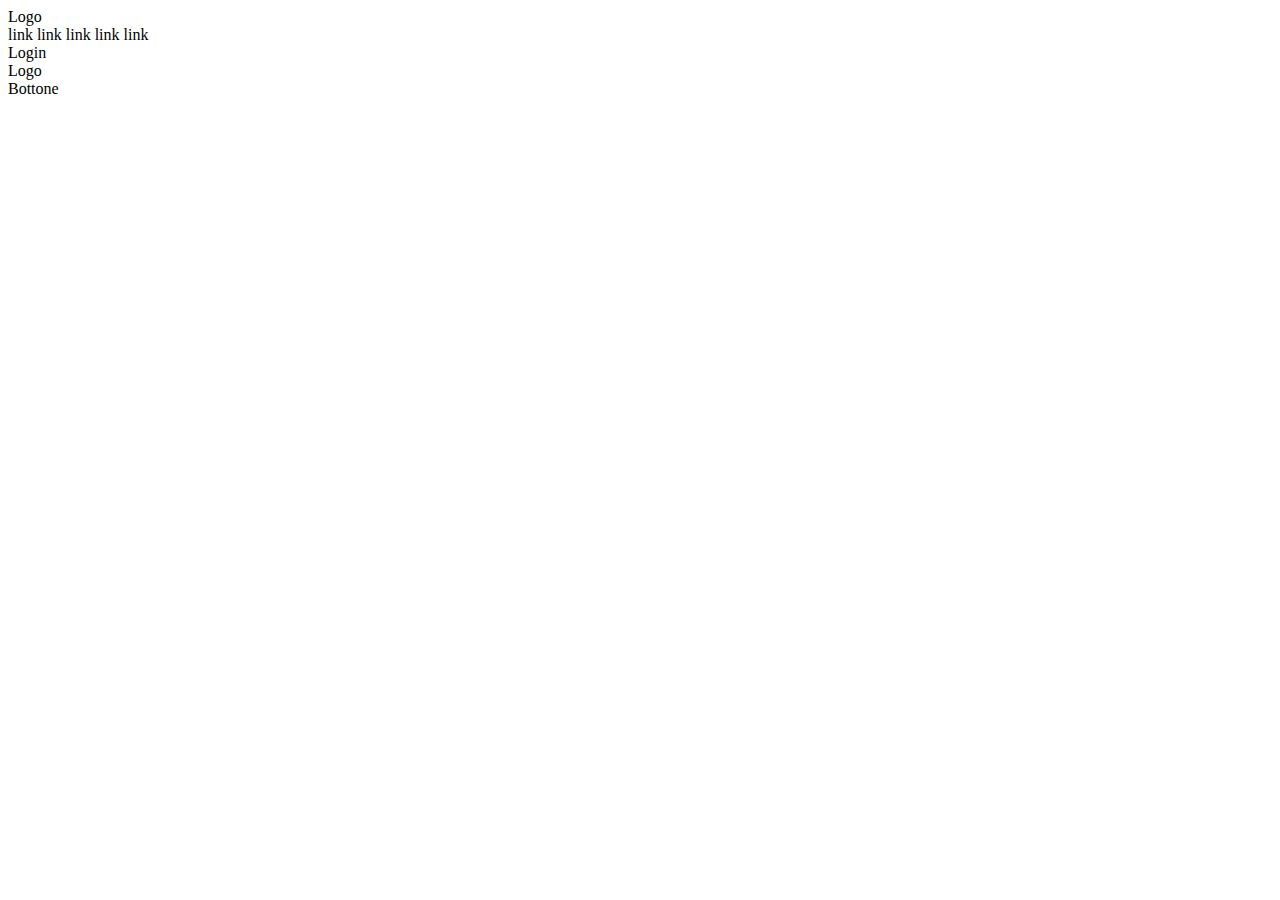
==== bonus/index.html @ ef85d655 "add assets and bonus directory" ====
<!DOCTYPE html>
<html lang="en">
<head>
    <meta charset="UTF-8">
    <meta http-equiv="X-UA-Compatible" content="IE=edge">
    <meta name="viewport" content="width=device-width, initial-scale=1.0">
    <link rel="stylesheet" href="./asset/style.css">
    <title>Discord</title>
</head>
<body class="debug">

    <header>
        <div class="container">
            <div class="row">
                <div class="col-2 logo">
                    Logo
                </div>
                <div class="col-10 link">
                    link link link link link
                </div>
                <div class="col-2 login">
                    Login
                </div>
            </div>
        </div>    
    </header>

    <main>

        <div class="background row">
            <div class="title">
            
            </div>
        </div>

        <div class="background-white row">
            <div class="text-right container row">
                <div class="col-7 img"></div>
                <div class="col-5 text"></div>
            </div>
        </div>

        <div class="background-grey row">
            <div class="text-right container row">
                <div class="col-5 text"></div>
                <div class="col-7 img"></div>
            </div>
        </div>

        <div class="background-white row">
            <div class="text-right container row">
                <div class="col-7 img"></div>
                <div class="col-5 text"></div>
            </div>
        </div>

        <div class="last-section row">
            <div class="video-chat container"></div>
        </div>

    </main>

    <footer>
        <div class="row container">
            <div class="col-footer col-4"></div>
            <div class="col-footer col-2"></div>
            <div class="col-footer col-2"></div>
            <div class="col-footer col-2"></div>
            <div class="col-footer col-2"></div>

        </div>

        <div class="container">
            <div class="row-footer end-footer">
                <div class="logo-footer">Logo</div>
                <div class="button-footer">Bottone</div>
            </div>
        </div>

    </footer>
</body>
</html>
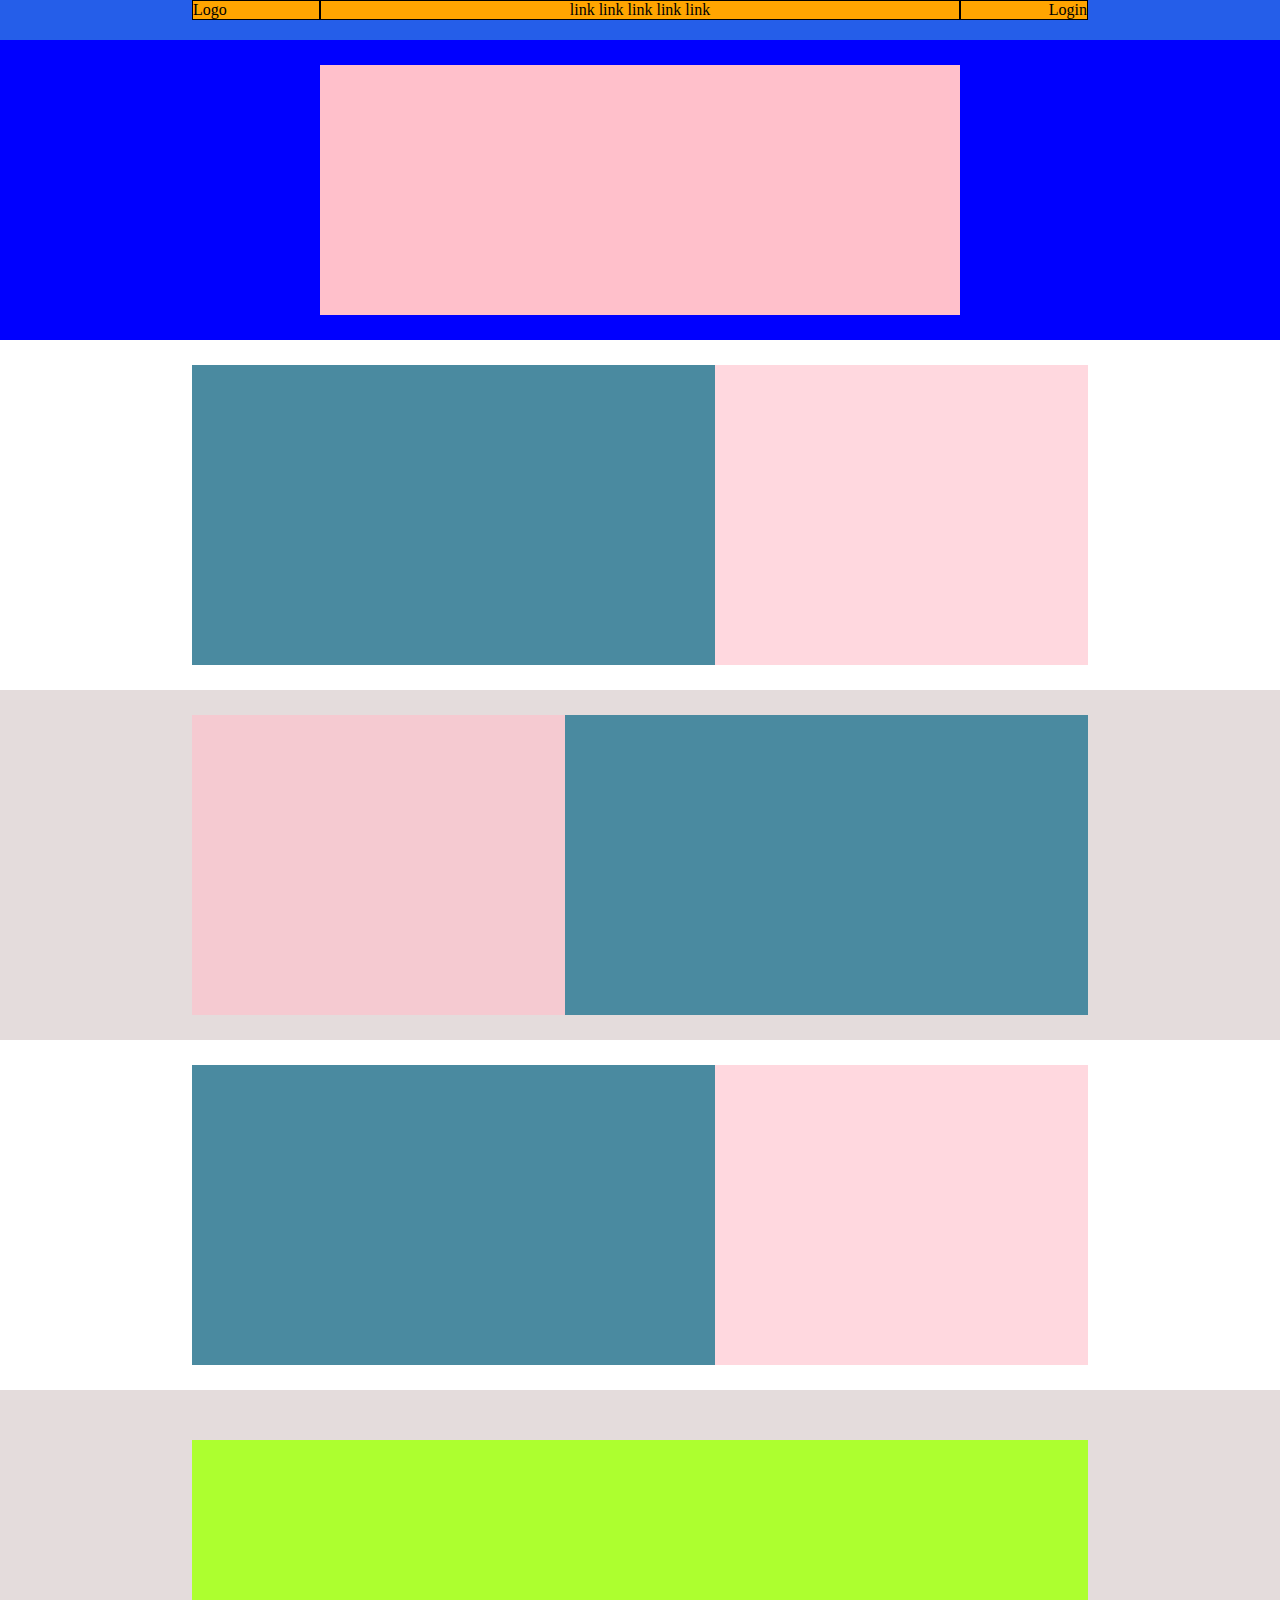
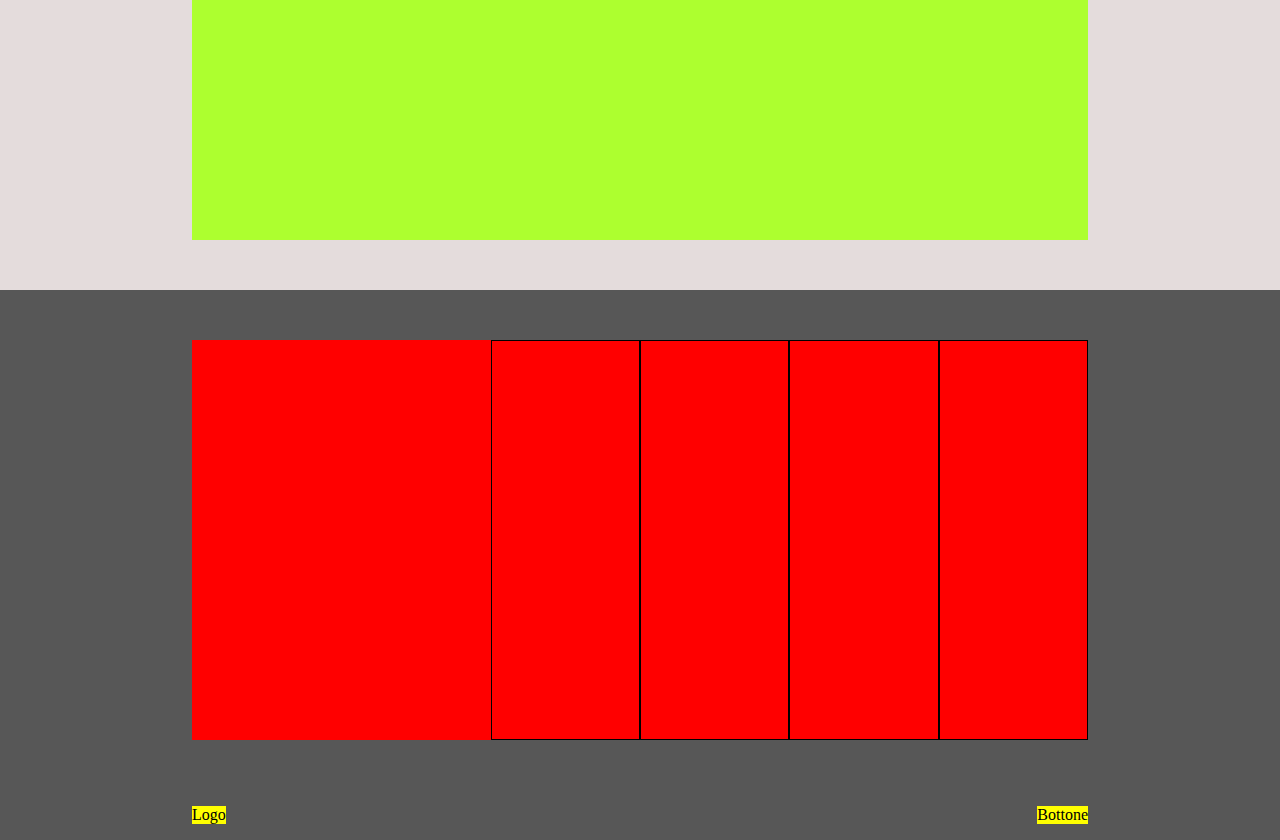
==== commit bc553ec8: "add root selector" ====
--- a/bonus/index.html
+++ b/bonus/index.html
@@ -4,7 +4,7 @@
     <meta charset="UTF-8">
     <meta http-equiv="X-UA-Compatible" content="IE=edge">
     <meta name="viewport" content="width=device-width, initial-scale=1.0">
-    <link rel="stylesheet" href="./asset/style.css">
+    <link rel="stylesheet" href="./style.css">
     <title>Discord</title>
 </head>
 <body class="debug">
--- a/bonus/style.css
+++ b/bonus/style.css
@@ -0,0 +1,168 @@
+/* #region  Common Rules*/
+
+* {
+    margin: 0;
+    padding: 0;
+    box-sizing: border-box;
+}
+
+
+/* #endregion */
+
+/* Utilities */
+.container {
+    width: 70%;
+    max-width: 1200px;
+    margin: auto;
+}
+
+.row {
+    display: flex;
+    align-items: center;
+}
+
+.row-footer {
+    display: flex;
+    justify-content: space-between;
+    align-items: center;
+}
+
+:root {
+    --disc-darker: #23272A;
+    --disc-text: #7289DA;
+    --disc-header: #255EE9;
+    --disc-grey: #F5F5F5;
+
+}
+/* / */
+
+/* #region Debug */
+.debug header {
+    background-color: var(--disc-header);
+    height: 40px;
+}
+
+.debug .col-2,
+.debug .col-10 {
+    background-color: orange;
+    border: 1px solid;
+}
+
+.debug .background {
+    background-color: blue;
+    height: 300px;
+}
+
+.debug .title {
+    background-color: pink;
+    height: 250px;
+}
+
+.debug .background-white {
+    height: 350px;
+}
+
+.debug .background-grey {
+    height: 350px;
+    background-color: rgb(228, 220, 220);
+}
+
+.debug .img {
+    height: 300px;
+    background-color: rgb(74, 138, 160);
+}
+
+.debug .text {
+    height: 300px;
+    background-color: rgba(255, 192, 203, 0.61);
+}
+
+.debug .last-section {
+    height: 500px;
+    background-color: rgb(228, 220, 220);
+}
+
+.debug .video-chat {
+    height: 400px;
+    background-color: greenyellow;
+}
+
+.debug .col-footer {
+    height: 400px;
+    background-color: red;
+}
+
+.debug footer>.row {
+    height: 500px;
+}
+
+footer {
+    background-color: rgba(0, 0, 0, 0.658);
+}
+
+.debug .end-footer {
+    height: 50px;
+}
+
+.debug .logo-footer,
+.debug .button-footer {
+    background-color: yellow;
+}
+/* #endregion Debug */
+
+/* #region Colonne */
+.col-1 {
+    width: calc(100% / 12 * 1);
+}
+
+.col-2 {
+    width: calc(100% / 12 * 2);
+}
+.col-3 {
+    width: calc(100% / 12 * 3);
+}
+.col-4 {
+    width: calc(100% / 12 * 4);
+}
+.col-5 {
+    width: calc(100% / 12 * 5);
+}
+.col-6 {
+    width: calc(100% / 12 * 6);
+}
+.col-7 {
+    width: calc(100% / 12 * 7);
+}
+.col-8 {
+    width: calc(100% / 12 * 8);
+}
+.col-9 {
+    width: calc(100% / 12 * 9);
+}
+.col-10 {
+    width: calc(100% / 12 * 10);
+}
+.col-11 {
+    width: calc(100% / 12 * 11);
+}
+.col-12 {
+    width: calc(100% / 12 * 12);
+}
+
+/* #endregion colonne */
+
+.link {
+    text-align: center;
+}
+
+.login {
+    text-align: right;
+}
+
+
+.title {
+    width: 50%;
+    margin: auto;
+}
+
+
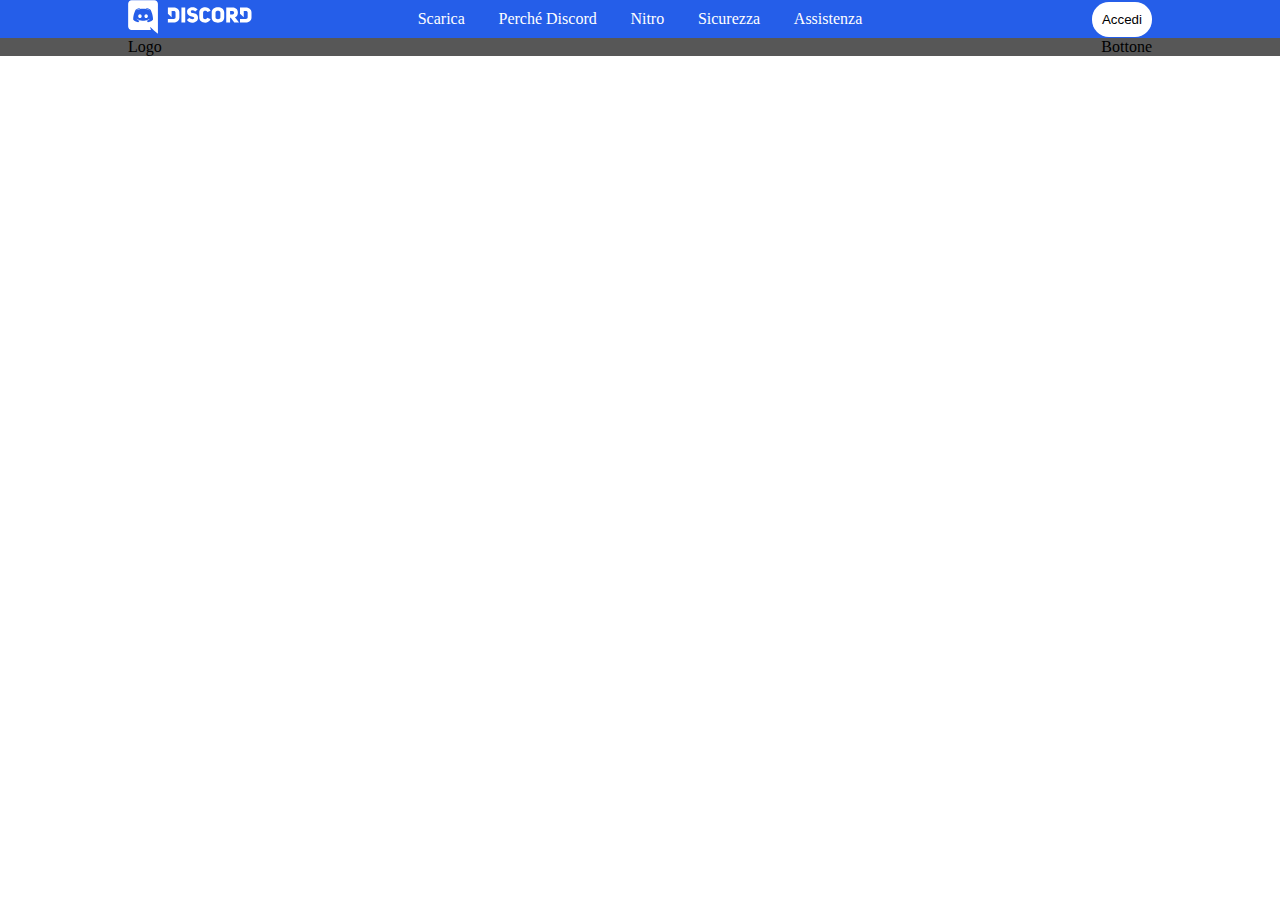
==== commit c4c7a0f2: "add header" ====
--- a/bonus/index.html
+++ b/bonus/index.html
@@ -7,19 +7,27 @@
     <link rel="stylesheet" href="./style.css">
     <title>Discord</title>
 </head>
-<body class="debug">
+<body class="">
 
     <header>
         <div class="container">
+
             <div class="row">
-                <div class="col-2 logo">
-                    Logo
+
+                <div class="col-3 logo">
+                    <img src="./img/logo.svg" alt="logo discord">
                 </div>
-                <div class="col-10 link">
-                    link link link link link
+
+                <div class="row-header col-6 link">
+                    <a href="#" class="link download">Scarica</a>
+                    <a href="#" class="link why">Perché Discord</a>
+                    <a href="#" class="link nitro">Nitro</a>
+                    <a href="#" class="link security">Sicurezza</a>
+                    <a href="#" class="link assist">Assistenza</a>
                 </div>
-                <div class="col-2 login">
-                    Login
+
+                <div class="col-3 login">
+                    <button>Accedi</button>
                 </div>
             </div>
         </div>    
--- a/bonus/style.css
+++ b/bonus/style.css
@@ -11,9 +11,14 @@
 
 /* Utilities */
 .container {
-    width: 70%;
+    width: 80%;
     max-width: 1200px;
     margin: auto;
+}
+
+.row-header {
+    display: flex;
+    justify-content: space-evenly;
 }
 
 .row {
@@ -36,9 +41,31 @@
 }
 /* / */
 
+/* header */
+header {
+    background-color: var(--disc-header);
+}
+
+a {
+    text-decoration: none;
+    color: white;
+}
+
+.login {
+    text-align: right;    
+}
+
+button {
+    color: black;
+    background-color: white;
+    border: none;
+    padding: 10px;
+    border-radius: 17px;
+}
+
+
 /* #region Debug */
 .debug header {
-    background-color: var(--disc-header);
     height: 40px;
 }
 
@@ -151,13 +178,6 @@
 
 /* #endregion colonne */
 
-.link {
-    text-align: center;
-}
-
-.login {
-    text-align: right;
-}
 
 
 .title {
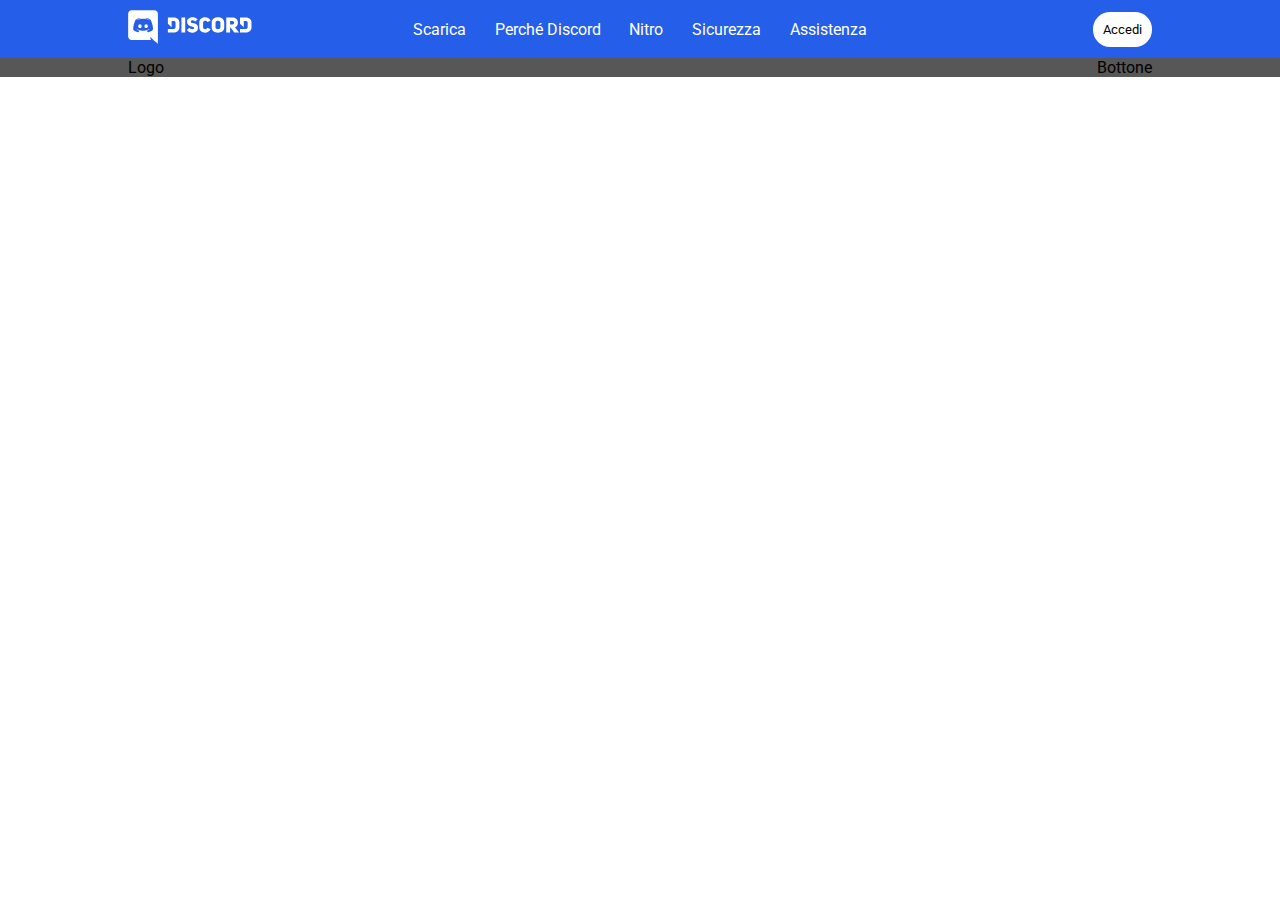
==== commit 5f70a486: "add font" ====
--- a/bonus/index.html
+++ b/bonus/index.html
@@ -4,6 +4,9 @@
     <meta charset="UTF-8">
     <meta http-equiv="X-UA-Compatible" content="IE=edge">
     <meta name="viewport" content="width=device-width, initial-scale=1.0">
+    <link rel="preconnect" href="https://fonts.googleapis.com">
+    <link rel="preconnect" href="https://fonts.gstatic.com" crossorigin>
+    <link href="https://fonts.googleapis.com/css2?family=Roboto:wght@100;300;400;500;700&display=swap" rel="stylesheet">
     <link rel="stylesheet" href="./style.css">
     <title>Discord</title>
 </head>
--- a/bonus/style.css
+++ b/bonus/style.css
@@ -6,6 +6,9 @@
     box-sizing: border-box;
 }
 
+body, button {
+    font-family: 'Roboto', sans-serif;
+}
 
 /* #endregion */
 
@@ -16,10 +19,6 @@
     margin: auto;
 }
 
-.row-header {
-    display: flex;
-    justify-content: space-evenly;
-}
 
 .row {
     display: flex;
@@ -39,11 +38,22 @@
     --disc-grey: #F5F5F5;
 
 }
+
+
+/* font-family: 'Roboto', sans-serif; */
+
 /* / */
 
 /* header */
 header {
     background-color: var(--disc-header);
+    padding: 10px 0;
+    font-weight: 400;
+}
+
+.row-header {
+    display: flex;
+    justify-content: space-evenly;
 }
 
 a {
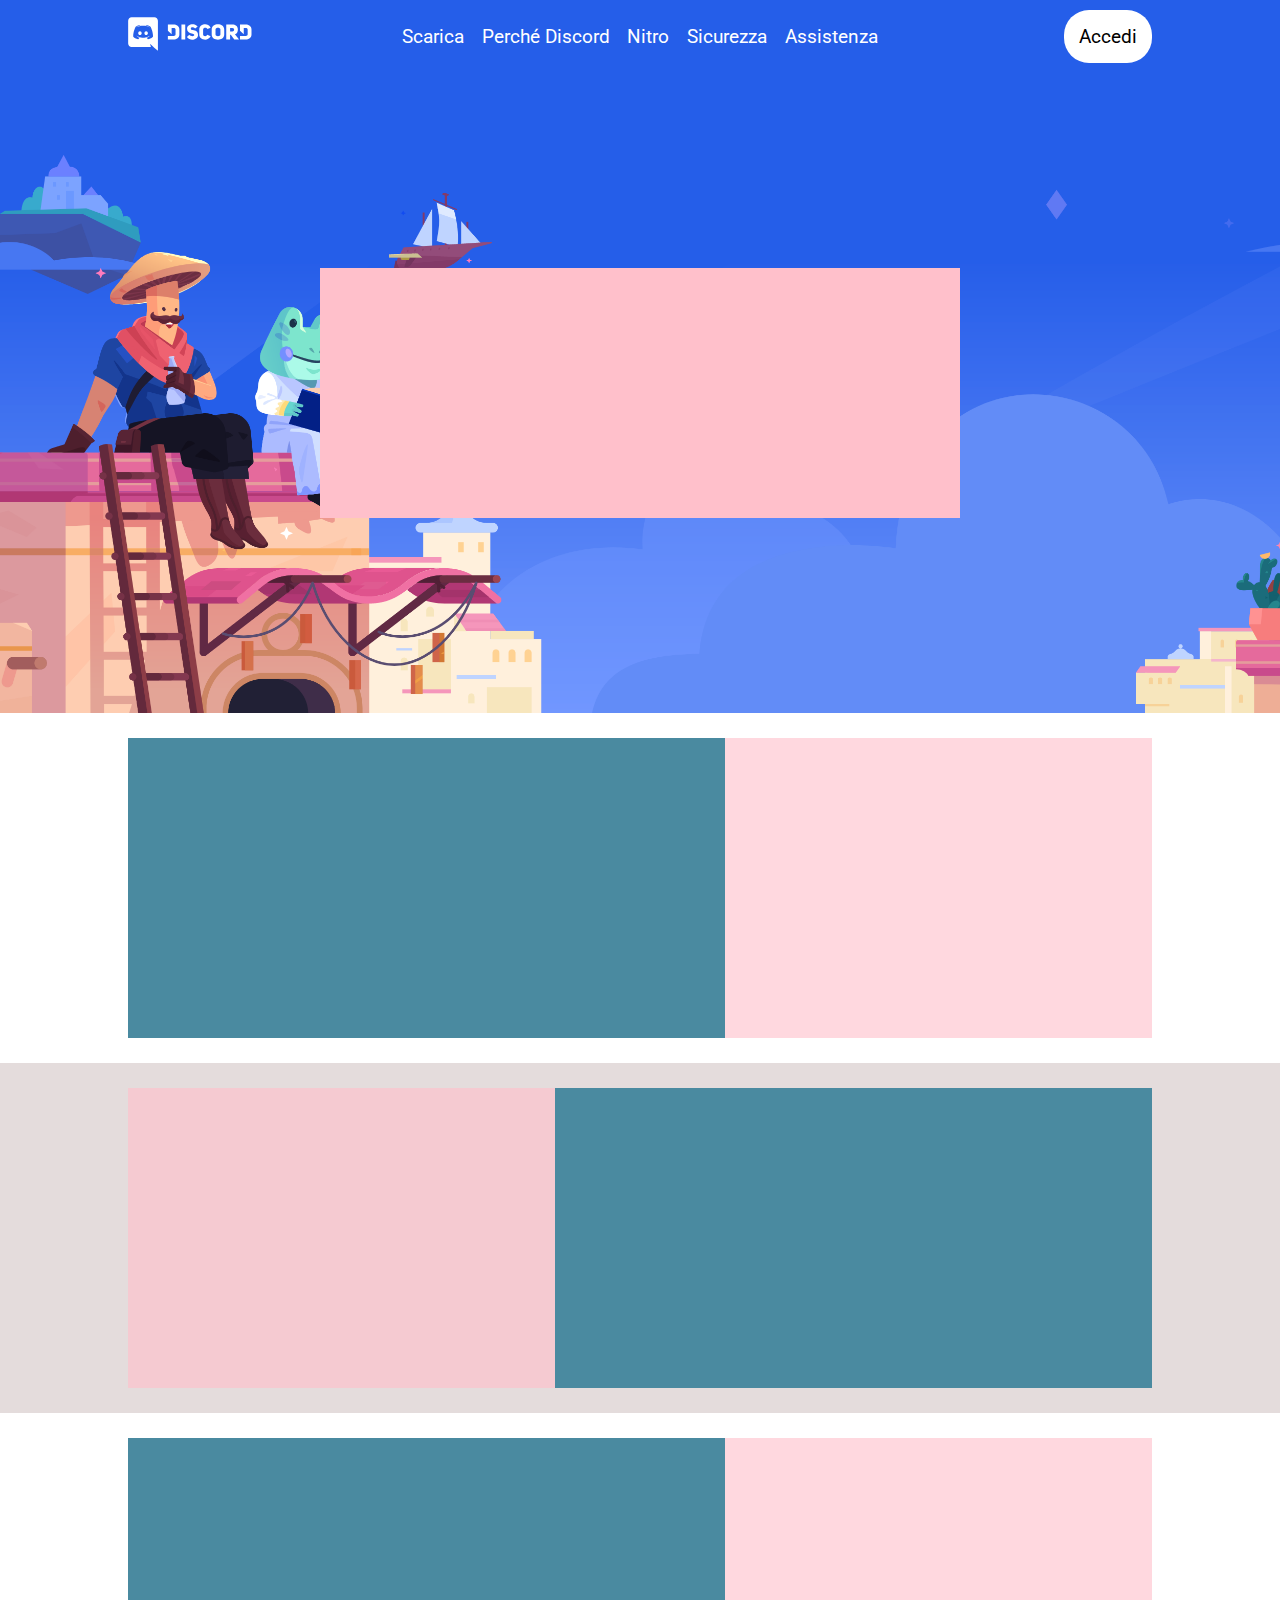
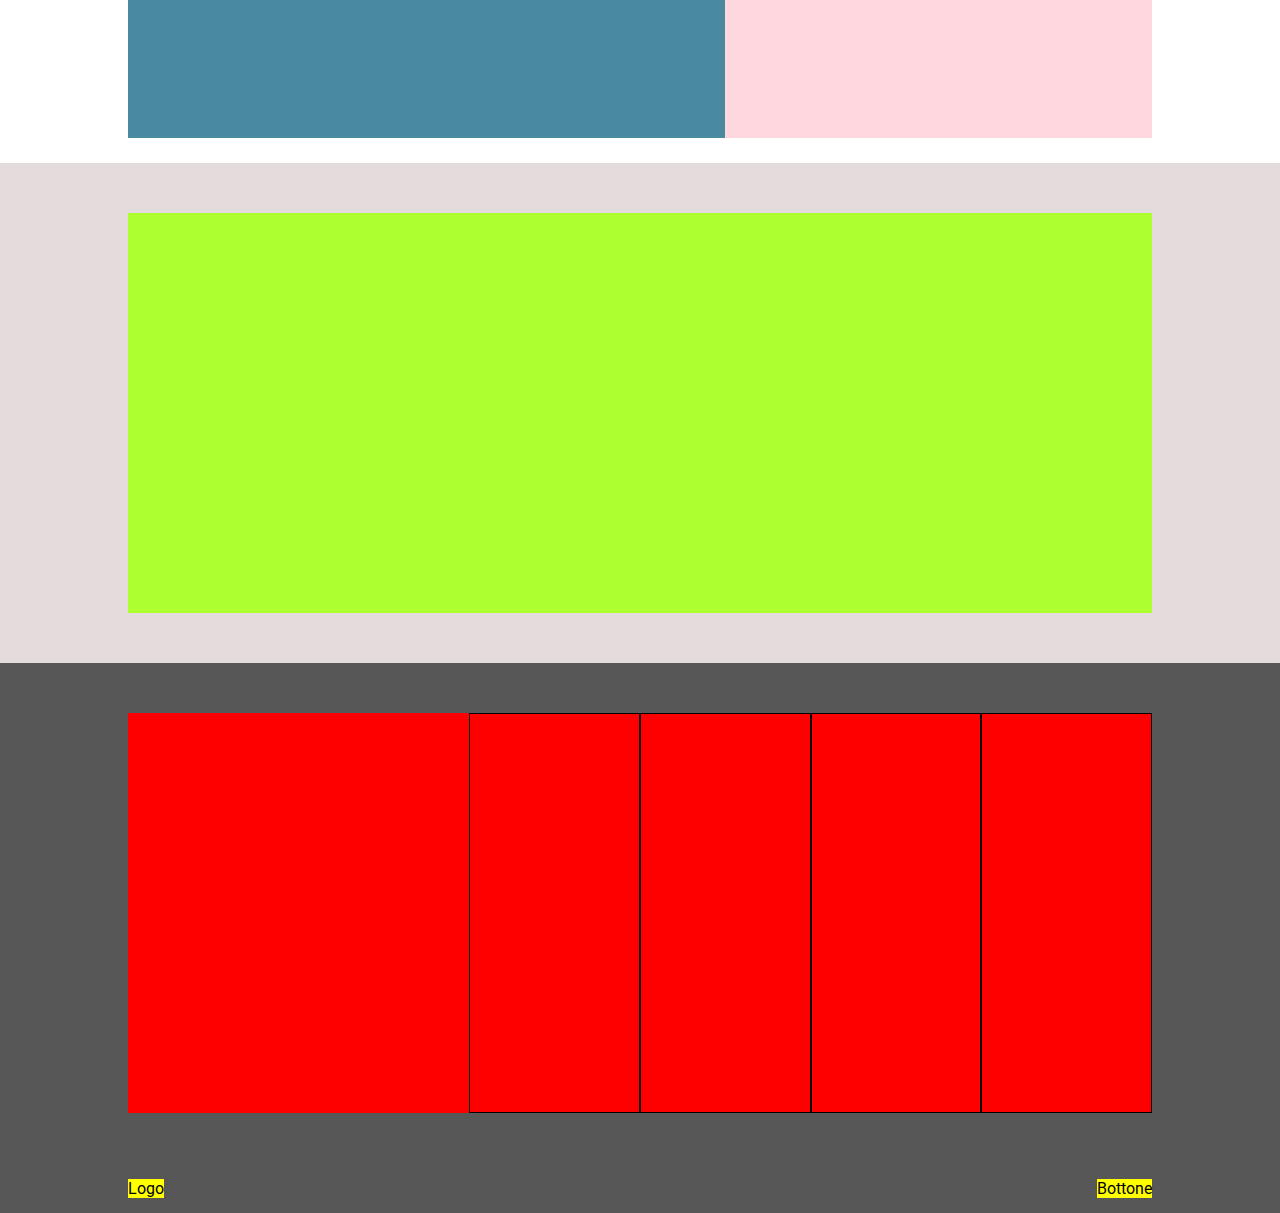
==== commit 5fd790bf: "add background image" ====
--- a/bonus/index.html
+++ b/bonus/index.html
@@ -10,7 +10,7 @@
     <link rel="stylesheet" href="./style.css">
     <title>Discord</title>
 </head>
-<body class="">
+<body class="debug">
 
     <header>
         <div class="container">
--- a/bonus/style.css
+++ b/bonus/style.css
@@ -12,7 +12,7 @@
 
 /* #endregion */
 
-/* Utilities */
+/* #region Utilities */
 .container {
     width: 80%;
     max-width: 1200px;
@@ -39,16 +39,130 @@
 
 }
 
-
-/* font-family: 'Roboto', sans-serif; */
-
-/* / */
-
-/* header */
+/* #endregion */
+
+/* #region Debug */
+
+/* .debug header {
+    height: 40px;
+} */
+
+/* .debug .background {
+    background-color: blue;
+    height: 300px;
+} */
+
+.debug .col-2,
+.debug .col-10 {
+    background-color: orange;
+    border: 1px solid;
+}
+
+
+.debug .title {
+    background-color: pink;
+    height: 250px;
+}
+
+.debug .background-white {
+    height: 350px;
+}
+
+.debug .background-grey {
+    height: 350px;
+    background-color: rgb(228, 220, 220);
+}
+
+.debug .img {
+    height: 300px;
+    background-color: rgb(74, 138, 160);
+}
+
+.debug .text {
+    height: 300px;
+    background-color: rgba(255, 192, 203, 0.61);
+}
+
+.debug .last-section {
+    height: 500px;
+    background-color: rgb(228, 220, 220);
+}
+
+.debug .video-chat {
+    height: 400px;
+    background-color: greenyellow;
+}
+
+.debug .col-footer {
+    height: 400px;
+    background-color: red;
+}
+
+.debug footer>.row {
+    height: 500px;
+}
+
+footer {
+    background-color: rgba(0, 0, 0, 0.658);
+}
+
+.debug .end-footer {
+    height: 50px;
+}
+
+.debug .logo-footer,
+.debug .button-footer {
+    background-color: yellow;
+}
+/* #endregion Debug */
+
+/* #region Colonne */
+.col-1 {
+    width: calc(100% / 12 * 1);
+}
+
+.col-2 {
+    width: calc(100% / 12 * 2);
+}
+.col-3 {
+    width: calc(100% / 12 * 3);
+}
+.col-4 {
+    width: calc(100% / 12 * 4);
+}
+.col-5 {
+    width: calc(100% / 12 * 5);
+}
+.col-6 {
+    width: calc(100% / 12 * 6);
+}
+.col-7 {
+    width: calc(100% / 12 * 7);
+}
+.col-8 {
+    width: calc(100% / 12 * 8);
+}
+.col-9 {
+    width: calc(100% / 12 * 9);
+}
+.col-10 {
+    width: calc(100% / 12 * 10);
+}
+.col-11 {
+    width: calc(100% / 12 * 11);
+}
+.col-12 {
+    width: calc(100% / 12 * 12);
+}
+
+/* #endregion colonne */
+
+/* #region header */
 header {
     background-color: var(--disc-header);
     padding: 10px 0;
     font-weight: 400;
+    font-size: 1.2rem;
 }
 
 .row-header {
@@ -69,126 +183,19 @@
     color: black;
     background-color: white;
     border: none;
-    padding: 10px;
-    border-radius: 17px;
-}
-
-
-/* #region Debug */
-.debug header {
-    height: 40px;
-}
-
-.debug .col-2,
-.debug .col-10 {
-    background-color: orange;
-    border: 1px solid;
-}
-
-.debug .background {
-    background-color: blue;
-    height: 300px;
-}
-
-.debug .title {
-    background-color: pink;
-    height: 250px;
-}
-
-.debug .background-white {
-    height: 350px;
-}
-
-.debug .background-grey {
-    height: 350px;
-    background-color: rgb(228, 220, 220);
-}
-
-.debug .img {
-    height: 300px;
-    background-color: rgb(74, 138, 160);
-}
-
-.debug .text {
-    height: 300px;
-    background-color: rgba(255, 192, 203, 0.61);
-}
-
-.debug .last-section {
-    height: 500px;
-    background-color: rgb(228, 220, 220);
-}
-
-.debug .video-chat {
-    height: 400px;
-    background-color: greenyellow;
-}
-
-.debug .col-footer {
-    height: 400px;
-    background-color: red;
-}
-
-.debug footer>.row {
-    height: 500px;
-}
-
-footer {
-    background-color: rgba(0, 0, 0, 0.658);
-}
-
-.debug .end-footer {
-    height: 50px;
-}
-
-.debug .logo-footer,
-.debug .button-footer {
-    background-color: yellow;
-}
-/* #endregion Debug */
-
-/* #region Colonne */
-.col-1 {
-    width: calc(100% / 12 * 1);
-}
-
-.col-2 {
-    width: calc(100% / 12 * 2);
-}
-.col-3 {
-    width: calc(100% / 12 * 3);
-}
-.col-4 {
-    width: calc(100% / 12 * 4);
-}
-.col-5 {
-    width: calc(100% / 12 * 5);
-}
-.col-6 {
-    width: calc(100% / 12 * 6);
-}
-.col-7 {
-    width: calc(100% / 12 * 7);
-}
-.col-8 {
-    width: calc(100% / 12 * 8);
-}
-.col-9 {
-    width: calc(100% / 12 * 9);
-}
-.col-10 {
-    width: calc(100% / 12 * 10);
-}
-.col-11 {
-    width: calc(100% / 12 * 11);
-}
-.col-12 {
-    width: calc(100% / 12 * 12);
-}
-
-/* #endregion colonne */
-
-
+    padding: 15px;
+    border-radius: 25px;
+    font-weight: 400;
+    font-size: 1.2rem;
+}
+/* #endregion */
+
+.background {
+    background-image: url(./img/jumbo.png);
+    background-size: cover;
+    background-repeat: no-repeat;
+    height: 40rem;
+}
 
 .title {
     width: 50%;
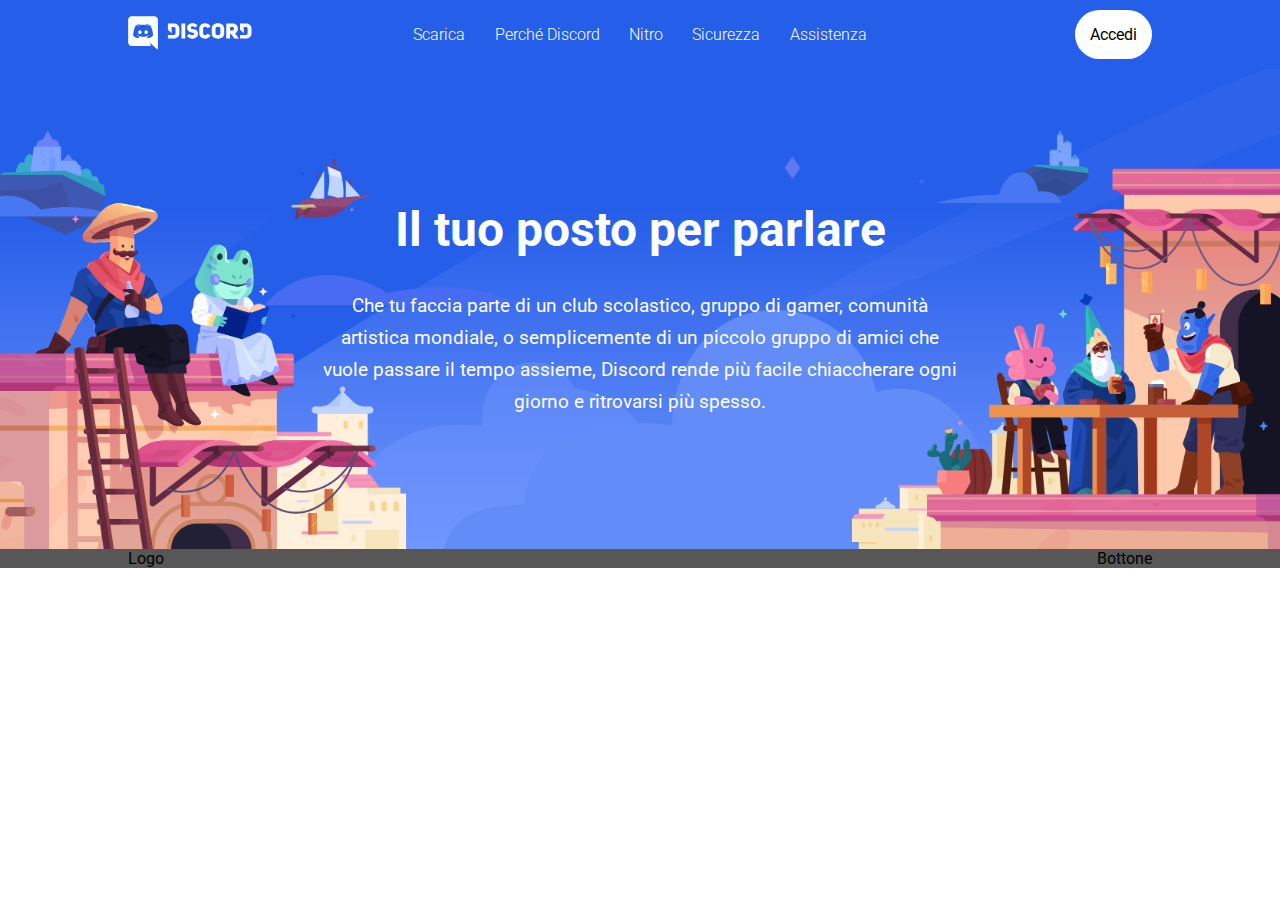
==== commit 186b4a36: "add title and main paragraph" ====
--- a/bonus/index.html
+++ b/bonus/index.html
@@ -10,7 +10,7 @@
     <link rel="stylesheet" href="./style.css">
     <title>Discord</title>
 </head>
-<body class="debug">
+<body class="">
 
     <header>
         <div class="container">
@@ -40,7 +40,10 @@
 
         <div class="background row">
             <div class="title">
-            
+                <div> Il tuo posto per parlare</div>
+                <p>
+                    Che tu faccia parte di un club scolastico, gruppo di gamer, comunità artistica mondiale, o semplicemente di un piccolo gruppo di amici che vuole passare il tempo assieme, Discord rende più facile chiaccherare ogni giorno e ritrovarsi più spesso.
+                </p>
             </div>
         </div>
 
--- a/bonus/style.css
+++ b/bonus/style.css
@@ -161,8 +161,8 @@
 header {
     background-color: var(--disc-header);
     padding: 10px 0;
-    font-weight: 400;
-    font-size: 1.2rem;
+    font-weight: 300;
+    font-size: 1rem;
 }
 
 .row-header {
@@ -186,20 +186,34 @@
     padding: 15px;
     border-radius: 25px;
     font-weight: 400;
-    font-size: 1.2rem;
+    font-size: 1rem;
 }
 /* #endregion */
 
+/* Main */
 .background {
     background-image: url(./img/jumbo.png);
     background-size: cover;
     background-repeat: no-repeat;
-    height: 40rem;
+    height: 30rem;
 }
 
 .title {
     width: 50%;
     margin: auto;
-}
-
-
+    text-align: center;
+    color: white;
+}
+
+.title > div {
+    font-size: 3rem;
+    font-weight: 700;
+    margin-bottom: 2rem;
+}
+
+.title > p {
+    font-size: 1.2rem;
+    font-weight: 400;
+    line-height: 2rem;
+}
+
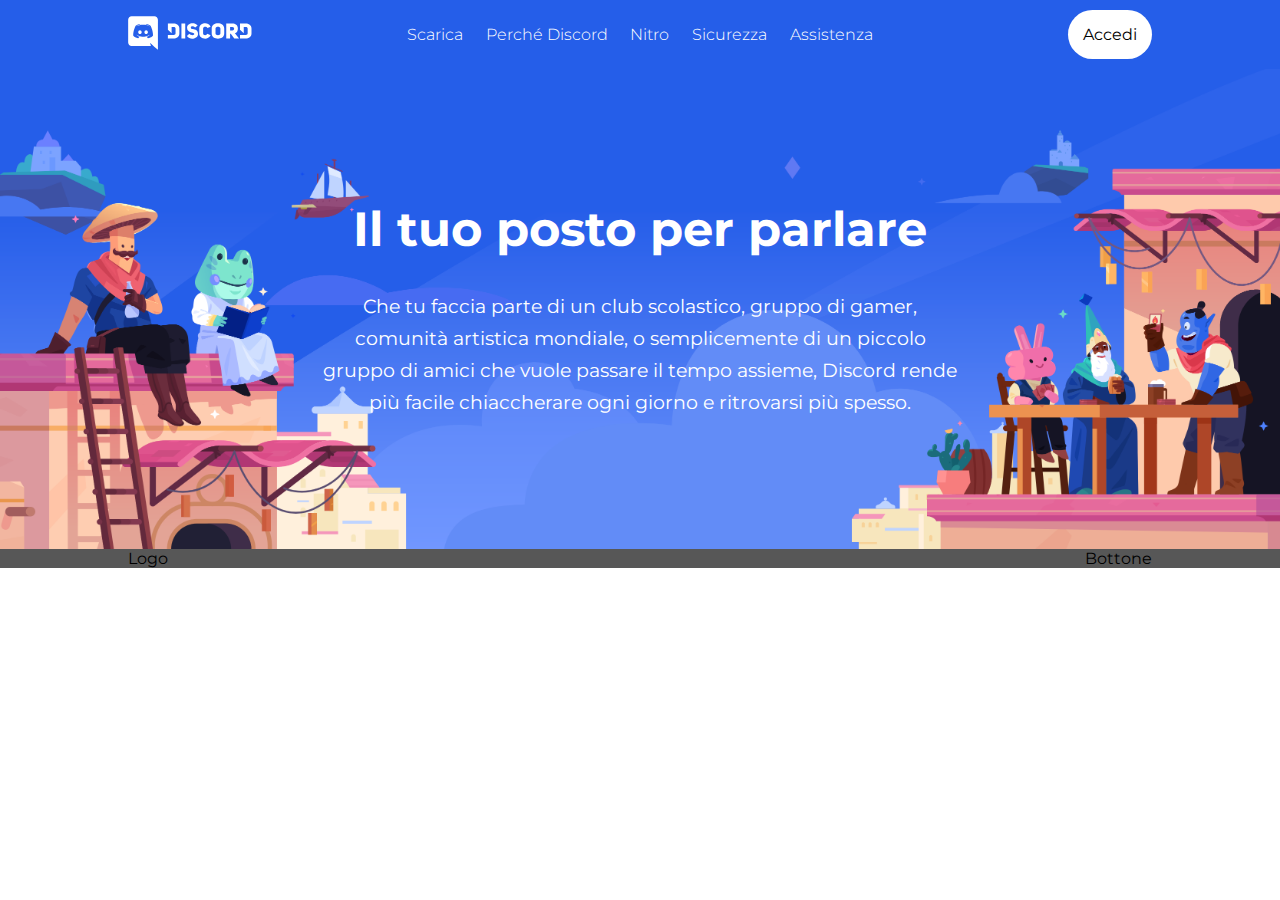
==== commit 69fb42c8: "change font" ====
--- a/bonus/index.html
+++ b/bonus/index.html
@@ -6,7 +6,7 @@
     <meta name="viewport" content="width=device-width, initial-scale=1.0">
     <link rel="preconnect" href="https://fonts.googleapis.com">
     <link rel="preconnect" href="https://fonts.gstatic.com" crossorigin>
-    <link href="https://fonts.googleapis.com/css2?family=Roboto:wght@100;300;400;500;700&display=swap" rel="stylesheet">
+    <link href="https://fonts.googleapis.com/css2?family=Montserrat:wght@100;300;400;500;700&display=swap" rel="stylesheet">
     <link rel="stylesheet" href="./style.css">
     <title>Discord</title>
 </head>
--- a/bonus/style.css
+++ b/bonus/style.css
@@ -7,7 +7,7 @@
 }
 
 body, button {
-    font-family: 'Roboto', sans-serif;
+    font-family: 'Montserrat', sans-serif;
 }
 
 /* #endregion */
